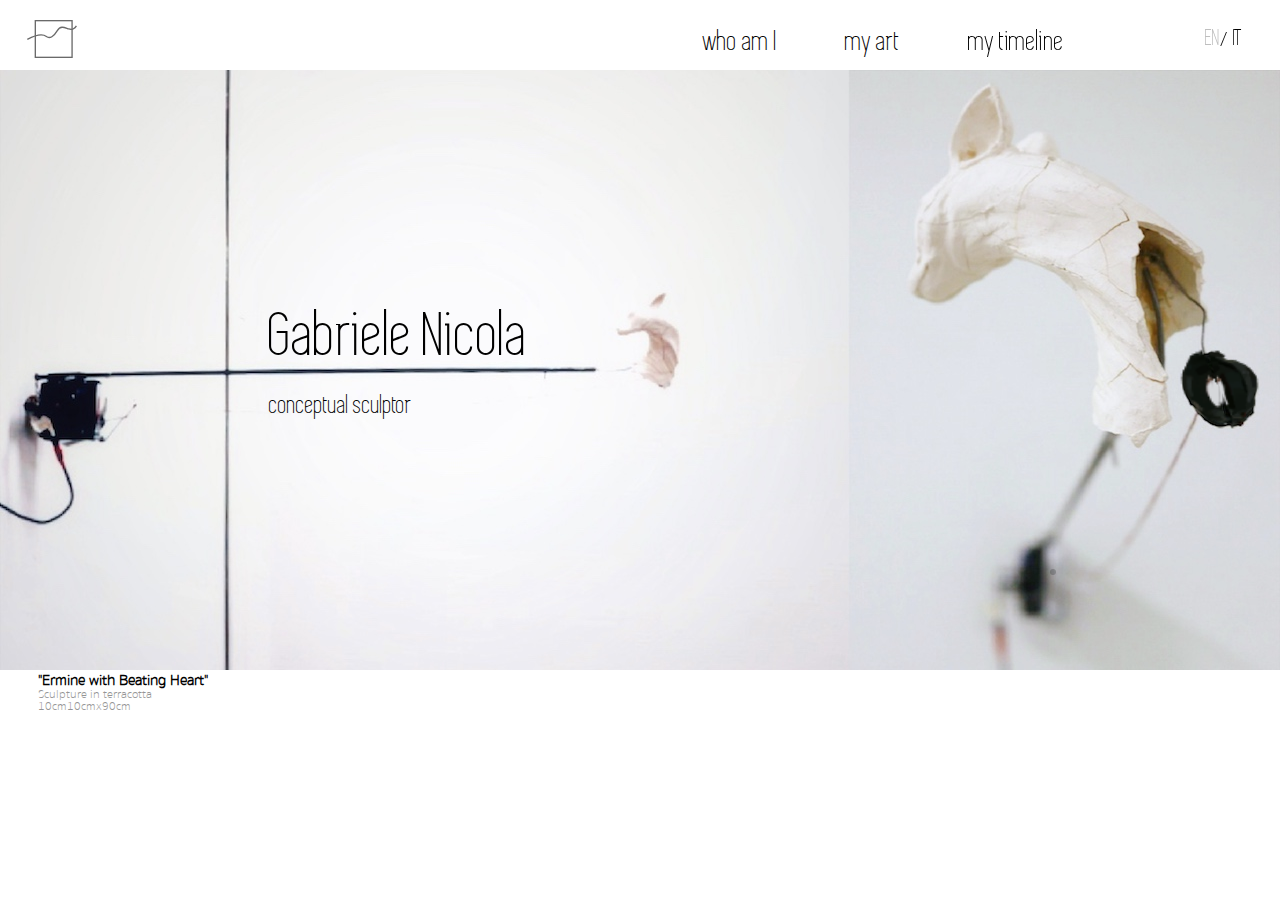
==== index.html @ bc9011ee "LINKED: new portfolio page linked on all other pages" ====
<!DOCTYPE html>
<html lang="en">
<head>
    <meta charset="utf-8">
    <meta name="keywords" content="">
    <meta name="description" content="Gabriele Nicola is a young italian sculpture, who is experimenting by pushing the boundaries of conceptual sculpture">

    <meta name="viewport" content="width=device-width, initial-scale=1.0">
    <title>Gabriele Nicola | Conceptual Sculptor</title>
    <link rel="stylesheet" href="style.css">
</head>

<body id="homepage">
    <header> <span class="lan"><button class="enSet lanactive">EN</button>/ <button class="itSet">IT</button></span><a id="navHome" href="index.html?lang=en"><img src="images/logo.svg" alt="logo" class="logo"></a>

        <!-- cannot use this svg we need to make one-->
        <img class="burger" src="images/menu.svg" alt="burger">
        <div class="navMenu closeNav">

            <nav>
                <a id="navArtist" href="artist.html?lang=en"><span class="eng">who am I</span><span class="ita hide">chi sono</span></a>
                <a id="navArt" href="portfolio.html?lang=en"><span class="eng">my art</span><span class="ita hide">la mia arte</span></a>
                <div class="timeline">
                    <a id="navTimeline" class="timelineNav" href="timeline.html?lang=en"><span class="eng">my timeline</span><span class="ita hide">la mia cronologia</span></a>
                    <div class="subMenu closeMe">
                        <a id="navExperience" class="navA" href="timeline.html?lang=en"><span class="eng">experiences</span><span class="ita hide">esperienze</span></a>
                        <a id="navExhibition" class="navA" href="timeline.html?lang=en"><span class="eng">exhibitions</span><span class="ita hide">mostre</span></a>
                        <a id="navPress" href="timeline.html?lang=en"><span class="eng">press coverage</span><span class="ita hide">stampa</span></a>
                        <a id="navAll" href="timeline.html?lang=en"><span class="eng">all</span><span class="ita hide">tutti</span></a>
                    </div>
                </div>



            </nav>
        </div>
    </header>

    <div class="background">
        <h1>Gabriele Nicola</h1>
        <h2 class="sculptor ita hide">scultore concettuale</h2>
        <h2 class="sculptor eng">conceptual sculptor</h2>
        <img class="homepage" src="images/homepage.jpg" alt="Ermine with beating heart, conceptual sculpture by gabriele nicole">
        <img class="heart1" src="images/heart1.png" alt="part of the heart image">
        <img class="heart2" src="images/heart2.png" alt="part of the heart image">
        <div class="el-dot"></div>
        <div class="captionHome">
        <h4><span class="eng">"Ermine with Beating Heart"</span><span class="ita hide">"Ermellino con Cuore Pulsante"</span></h4>
        <p><span class="ita hide">Scultura in terracotta</span><span class="eng">Sculpture in terracotta</span></p>
        <p>10cm10cmx90cm</p>
        </div>
    </div>

    <script src="https://ajax.googleapis.com/ajax/libs/jquery/3.1.0/jquery.min.js"></script>
    <script src="script.js"></script>
</body>
</html>
---- style.css ----
/*general settings*/

* {
    margin: 0;
    padding: 0;
}

@font-face {
    font-family: Simplifica;
    src: url(fonts/simplifica-typeface.ttf);
}

@font-face {
    font-family: Sukhumvit;
    src: url(fonts/SukhumvitSet-Thin.ttf);
}

@font-face {
    font-family: Sukhumvit-Bold;
    src: url(fonts/SukhumvitSet-Bold.ttf);
}

body {
    position: relative;
}

.hide {
    display: none;
}

.lanactive {
    color: #BFBFBF;
}

button.lanactive:hover {
    text-decoration: none;
}

.active {
    text-decoration: underline;
}

.thumbNails {
    display: none;
}

.desktopOnly {
    display: none;
}

.tabletOnly {display: none;}
button {
    cursor: pointer;
    border: none;
    background: white;
    font-family: Simplifica, sans-serif;
}

button:hover,
a:hover {
    text-decoration: underline;
}



body {
    width: 100%;
    overflow-x: hidden;
    font-family: Sukhumvit, sans-serif;
    position: relative;
}

p {
    font-family: Sukhumvit, sans-serif;
    color: #959494;
}

footer div.desktopFooter {
    display: none;
}

footer {
    width: 100%;
    font-size: 13px;
    text-align: center;
    bottom: -200px;
}

div.footer {
    display: flex;
    align-items: center;
    justify-content: center;
}

.copy {
    padding-right: 2vw;
}

footer img {
    width: 30px;
    padding: .5em;
    cursor: pointer;
}

footer img:nth-child(3) {
    width: 34px;
    opacity: .4;

}

.linkedin {
    opacity: .4;
}

.desktop {
    display: none;

}

body:not(#homepage) {
    background: linear-gradient(to bottom, #ffffff 0%, #f0f2f5 30%, #ffffff 100%);
    max-width: 100%;
}

/*we are using the mobile-first approach, which means that from here on the code is for the mobile, and the specifications for desktop are gonna be contained in the media query*/

a {
    color: black;
    text-decoration: none;
}

h1,
h2,
h3,
h4,
a {
    font-family: Simplifica;
}

a.no-styling {
    font-family: Sukhumvit, sans-serif;
}

span {
    font-weight: inherit;
    font-size: inherit;
}

h2 {
    font-weight: 100;
    font-size: 28px;

}

h4 {
    font-size: 19px;
}

.background {
    background: url(images/homepage-mobile.jpg) fixed center no-repeat;
    background-size: contain;
    width: 100%;
    height: calc(180vw - 170px); /* based on screen ratio and height of navi + footer */
    position: absolute;
    top: 70px;


}

.background h1 {
    font-size: 63px;
    font-weight: 200;
    width: 100vw;
    position: absolute;
    bottom: 200px;
    left: 5%;
}

.background h2 {
    position: absolute;
    bottom: 160px;
    left: 5%;

}

img.homepage, img.heart1, img.heart2, img.el-dot {
    display: none;
}



/*header*/

header {
    background: white;
    position: fixed;
    top: 0;
    width: 100%;
    height: 70px;
    z-index: 20;
}

.logo {
    width: 50px;
    float: right;
    padding: 1em 4.5%;
}


/*navigation*/

.burger {
    width: 25px;
    padding: 25px 1em 0 5%;
}

.navMenu {
    width: 100%;
    height: 0vh;
    position: relative;
    overflow: hidden;
    background-color: white;
    z-index: 10;

}

nav {
    position: absolute;

}

nav a {
    color: black;
    text-decoration: none;
    display: block;
    padding-left: 5vw;
    padding-bottom: .6em;
    font-size: 30px;


}

.lan {
    float: right;
    position: fixed;
    top: 26px;
    right: 100px;
    z-index: 20;
}

.lan button {
    font-size: 18px;
    font-weight: 100;

}

.closeNav {
    animation: closeNav .3s forwards ease;
}

.openNav {
    animation: openNav .3s forwards ease;
}

@keyframes closeNav {
    from {
        height: 43vh;
    }
    to {
        height: 0vh;
        margin-top: -30%;
    }
}

@keyframes openNav {
    to {
        height: 50vh;
    }
}

.timeline {
    position: relative;
}

.subMenu {
    position: absolute;
    left: 5%;
    width: 100%;
}

.subMenu:hover {
    height: 50vh;
}

.subMenu a {
    font-size: 26px;
}

/*home*/

.captionHome {
    position: absolute;
    bottom: -60px;
    left: 2vw;
    font-family: Sukhumvit, sans-serif;
}

div.captionHome h4 {
    font-family: Sukhumvit, sans-serif;
    font-size: 14px;

}

.captionHome p {
    color: #959595;
    font-size: 10px;

}

/*the art*/

main {
    margin-top: 90px;
    padding-bottom: 5vw;
}

section {
    height: 70vh;
    padding: 0 5%;
    margin: 0;
}

section h1 span {
    padding-bottom: .25em;
    font-size: 30px;
    text-transform: capitalize;
}

section h4 {
    padding-bottom: 1em;

}

section p {
    padding-bottom: 1em;
    padding-top: 1em;
}

section span {
    font-size: 18px
}

div.more {
    float: right;
    margin: 10px;
    align-items: center;
    display: flex;
    font-size: 20px;
}

.more img {
    margin-left: 1vw;
}

.more:hover {
    text-decoration: underline;
}

.arrow {
    width: 10px
}

.gallery div.mainImg {
    position: relative;
    width: 100%;
    height: 40vh;
    overflow: hidden;
}

div.mainImg img {
    position: absolute;
    top: 0;
    left: 0;
    right: 0;
    bottom: 0;
    margin: auto;
}

img.sculpture {
    max-width: 90vw;
    padding-bottom: .7em
}

div.centerMe {
    padding-top: 5vh;
    padding-left: 28vw;
    display: block;
}

h4.dimension {color:#959494;}
.centerMe img {
    max-width: 35vw;
}

/*subpage*/

button.inquire {
    border: 1px #959494 solid;
    border-radius: 2px;
    padding: 1vh;
    font-size: 20px;
    width: 20vw;
    color: #959494;
    font-family: Simplifica, sans-serif;
    margin-bottom: 2.5vh;
    background: transparent;

}

.gallery {
    position: relative;
    min-height: 40vh;
}

section.subPageS {
    height: auto;
}

/*modal*/

aside {
    background-color: white;
    position: fixed;
    left: 9vw;
    width: 70vw;
    height: 70vh;
    padding: 5vw;
    opacity:0;
    border: solid #bbbbbb 1px;
    z-index: 30;
    box-shadow: 10px 10px 10px rgba(255, 255, 255, .1);

}

.hideModal {
    animation: hideModal .5s forwards ease;
}

.showModal {
    animation: showModal .5s forwards ease;
}

@keyframes hideModal {

    to {
        top: -200vh;
    }
}

@keyframes showModal {
    from {
        top: -200vh;
        opacity:1;

    }
    to {
        top: 12vh;
    }
}

.quote {
    margin-top: 25px;
    font-family: Simplifica, sans-serif;
    font-size: 24px;
    font-weight: 100;
    padding-bottom: 2vh;
}

.personalMex {
    font-family: Sukhumvit-Bold;
    font-weight: 100;
    font-size: 15px;
    color: #959494;

}

.closeMe , .closeMeSlide{
    position: absolute;
    top: 40px;
    left: 30px;
    cursor: pointer;
}

form {
    margin-left: 3vw;
}

input {
    width: 60vw;
    height: 2.3em;
    margin-bottom: 1em;
}

input.message {
    height: 27vw;
}

button.submit {
    border: 1px black solid;
    padding: 1vh;
    font-size: 20px;
    color: #959494;
    font-family: Simplifica, sans-serif;
    margin-bottom: 2vh;
    float: right;

}

/*artist*/

.mobileArtist {
    background-image: url(images/gabriele-nicola-artists_boulevard-world-genius.jpg);
    background-size: contain;
    background-repeat: no-repeat;
    height: 100vw;
    max-height: 768px;
    width: 100%;
    position: relative;
}

.mobileArtist img {
    width: 15px;
    padding-left: 5%;
}
.mail img {
    width: 13px;
}
.loc img {
    opacity: .8;
}

.mobileArtist img.play {
    width: 50px;
    position: absolute;
    top: 230px;
}

.loc p,
.mail p {
    display: inline;
    font-size: 14px;
}

.mobileArtist div {
    padding-bottom: .5em;
}

.mobileArtist div:nth-child(1) {
    padding-top: 120px;
}

div.caption {
    padding-bottom: 2em;
    padding-left: 5%;
    padding-top: .5em;
    position: absolute;
    top: 79vw;
}

.caption p {
    font-size: 13px;
}

.aboutContent {
    padding-top: 2vh;
}

.aboutContent p,
.aboutContent span {
    padding: 5%;
    padding-top: 1vw;
}

h1.gn {
    position: absolute;
    top: 79px;
    padding-left: 5%;
    font-weight: 100;
    font-size: 28px;
}

h2.contactMeDesktop span {
    display: none;
}

/*timeline*/

div.line {
    background: black;
    width: 1.5px;
    position: absolute;
    left: 5vw;
}

.menu div,
.menu div div,
.menu h2 {
    display: inline;
}

.link img {
    max-width: 14px;
}

div.menu {
    width: 100%;
    display: grid;
    grid-template-columns: repeat(2, 1fr);
    grid-gap: 4%;
    position: fixed;
    top: 70px;
    padding: 30px 0 0 4%;
}

.menu div {
    position: relative;
    margin-bottom: 20px;
}

div.menuDot {
    width: 16px;
    height: 16px;
    border-radius: 100%;
    position: absolute;
    top: 5px;
}

.menu div h2 {
    margin-left: 40px;
}

main.timeline {
    padding-left: 5vw;
    margin-top: 270px;
}

article {
    padding-left: 6vw;
    position: relative;
    margin-bottom: 60px;
}

.dot {
    position: absolute;
    left: -7px;
    top: -2px; /* to cover the top of the black line */
    width: 14px;
    height: 14px;
    border-radius: 100%;
    z-index: 10;
}

.linkIcon {
    max-width: 20px;
}

.greyDot {
    background: #E3E3E3;
}

.yellowDot {

    background: #EEDCC0;


}

.brownDot {

    background: #A8977C;

}

.blackDot {

    background: black;

}

article h4,
.year {
    font-size: 16px;
    font-family: Sukhumvit, sans-serif;
}

article h3 {
    font-family: Sukhumvit-Bold;
    font-weight: 100;
    color: #959494;
}


div.menu.fixMe {
    background: white;
    z-index: 19;  /* should be below the main manu, but on top of other things */
}

@media screen and (min-width:768px) {
    .background {
        background-size: cover;
        height: calc(100vh - 100px);
    }
    main {
        position: relative;
    }

    .desktop {
        display: block;
    }

    .tabletOnly {
        display:block;
    }

    /*header*/
    .burger {
        display: none;
    }
    .logo {
        width: 40px;
        position: absolute;
        padding: .1em;
        right: 4vw;
        z-index: 15;
        top: 17px
    }

    .lan button {
        font-size: 20px;
    }

    .lan {
        top: 3.2vh;
        right: 11vw;
        font-size: 20px;

    }


    /*navigation*/
    nav a {
        display: inline;
        font-size: 29px;
    }

    nav {
        right: 75px;
        top: 25px;
        overflow: visible;
    }

    div.navMenu {
        padding-top: 1em;
        padding-bottom: 1em;
        width: 86vw;
        text-align: left;
        overflow: visible;
    }

    @keyframes closeNav {

        to {
            height: 30px;
        }
    }
    .timeline {
        display: inline;
    }

    .subMenu {
        background-color: white;
        height: 0px;
        width: 200px;
        z-index: 30;
        left: 3vw;
        top: 33px;
        overflow: hidden;

    }

    .subMenu a {
        padding-left: 20px;
        padding-top: .3em;
        display: block;
    }

    .openMe {
        animation: openMe .5s forwards ease;
    }

    .closeMe {
        animation: closeMe .5s forwards ease;
    }

    @keyframes openMe {
        to {
            height: 200px;

        }
    }

    @keyframes closeMe {
        to {
            height: 0px;

        }
    }


    /*the art*/
    .aboutContent,
    .desktopOnly {
        display: inline-block;
        max-width: 40%;
        float: right;
    }

    .aboutContent {
        max-width: 40%;
    }

    div.more {
        display: none;
    }

    section {
        display: block;
        overflow: auto;
        position: relative;
        width: 100%;
        height: 76vh;
        padding-top: 1vw;
        padding: 0;
    }

    section h1 {
        padding-bottom: .25em;
        font-size: 30px;
    }
    section h3 {
        font-size: 23px;
        font-weight: 100;

    }
    section h4 {
        padding-bottom: .25em;
    }

    section p {
        padding-bottom: 1em;
    }

    section span {
        font-size: 18px;
    }

    .desktopOnly {
        height: 66vh;
        position: relative;
    }

    button.inquire {
        position: absolute;
        bottom: 0;
        font-family: Simplifica;
        font-size: 25px;
        width: 8vw;
        margin-bottom: 0;

    }

    div.mainImg img {
        position: absolute;
        top: 0;
        right: 0;
        left: 0;
        bottom: 0;
        margin: 0;
        max-width: 95%;
    }

    img.sculpture{
                    padding-bottom:0px;

    }

    .gallery div.mainImg {
        display: inline-block;
        position: relative;
        margin: auto;
        width: 59%;
        cursor:pointer;
    }


    .gallery {
        display: inline;
        position: relative;
    }
    div.thumbNails {
        width: 95%;
        margin-top: 20px;
        position: relative;
    }
    div.thumbImg {
        padding-right: 1%;
        display: inline-block;
        position: relative;
        overflow: hidden;
        text-align: center;
        height: 10vh;
        width: 19%;

    }

    div.thumbImg:nth-child(1) {
        margin-left: 0;
    }

    .thumbImg img {
        cursor:pointer;
        max-width: 11vw;
        position: absolute;
        top: 0;
        right: 0;
        left: 0;
        bottom: 0;
        display: inline;
    }

    div.thumbNails {
        position: absolute;
        display: block;
        top: 20px;

    }

    div.centerMe {
        position: absolute;
        bottom: 20px;
        width: 35vw;
        text-align: center;
    }

    .centerMe img {
        max-width: 10vw;
    }

    .desktopOnly p {
        padding: .1vh;

    }
    h3.con {padding-top: 2vh;}

    .concept {
        max-height: 30vh;
        overflow: scroll;
        cursor: s-resize;
    }
    /*modal*/
    aside {
        background-color: white;
        position: fixed;
        left: 15vw;
        width: 60vw;
        height: 50vh;
        display: grid;
        padding: 5vw;
        border: solid black 1px;
        grid-template-columns: repeat(2, 1fr);
        grid-gap: 4em;
        z-index: 30;
        opacity:0;
    }

    .hideModal {
        animation: hideModal .5s forwards ease;
    }

    .showModal {
        animation: showModal .5s forwards ease;
    }

    @keyframes hideModal {
        from {
            top: 20vh;
        }
        to {
            top: -200vh;
        }
    }
    @keyframes showModal {
        from {
            top: -200vh;

        }
        to {
            top: 20vh;
            opacity: 1;
        }
    }

    .quote {
        font-family: Simplifica, sans-serif;
        font-size: 25px;
        font-weight: 100;
        padding-bottom: 2vh;
    }

    .personalMex {
        font-family: Sukhumvit-Bold;
        font-weight: 100;
        color: #959494;

    }

    .closeMe {
        position: absolute;
        top: 10px;
        left: 20px;
        cursor: pointer;
    }
    input {
        width: 30vw;
        height: 2em;
        margin-bottom: 1em;
    }

    input.message {
        height: 15vw;
    }

    button.submit {
        border: 1px black solid;
        padding: 1vh;
        font-size: 20px;
        color: #959494;
        font-family: Sukhumvit, sans-serif;
        margin-bottom: 2.5vh;

    }
    /*slideshow*/
    div.slideshow {
        position: relative;
        z-index: 40;
        display: block;
        width: 90vw;
        background: white;
        height: 60vh;
        position: fixed;
        left: 5vw;
        border:solid black 1px;

    }

    div.slideshow img.arrowSlide {
        max-width: 20px;
        position: absolute;
        top:160px;
        padding:5vw;
    }

    div.slideshow img.slideshowPic {
        max-width: 60vw;

    }

    div.slideshow img.bckBtn {
        transform: rotateY(180deg);
            cursor:pointer;
    }

    img.frwBtn {
        right:0;
        cursor:pointer;

    }

    .openSlideshow {
        animation:openSlideshow .5s forwards ease;
    }

    .closeSlideshow {
        animation: closeSlideshow .5s forwards ease;
    }

    @keyframes openSlideshow{
        from {
            top:-200vh;
        }
        to {top:15vh;}
    }
    @keyframes closeSlideshow{

        to {top:-200vh;}

    }


    /*the artist*/
    .mobileArtist {
        display: none;
    }


    img.sculpture.desktop {
        width: 80%;
        display: inline;
        margin: 0 90px; /* temporary solution */
    }

    .aboutContent {
        display: inline;
        padding-top: 40px;
    }

    .aboutContent span {
        padding: 0
    }

    .aboutContent h1 {
        position: static;
        font-size: 38px;
        padding: 0;

    }
    .aboutContent p {
        padding: .5em 0 0 0;
    }

    .aboutContent h2 {
        padding: 1.2em 0 0 0;
    }


    img.play {
        width: 8vw;
        position: absolute;
        top: -20vh;
        left: 16vw;
    }

    .artistImgDesktop {
        position: absolute;
        left: 0;
        display: inline;
        width: 60%;
    }

    div.desktop.icon img {
        max-width: 20px;
        height: 20px;
    }
    div.desktop img,
    div.desktop.icon p {
        display: inline;
    }
    /*timeline*/
    div.line {
        left: 50vw;
        top: 0vh;
    }

    .menu div:hover {
        text-decoration-line: underline;
    }

    main.timeline {
        display: block;
        margin-top: 35vh;
    }

    article {
        width: 45vw;
    }

    article.right {
        margin-left: 129vw;
        animation: slideLeft .5s ease forwards;
    }

    article.left {
        margin-left: -130vh;
        text-align: right;
        animation: slideRight .5s ease forwards;
    }

    article.left .dot {
        left: 57.267vw;
    }

    @keyframes slideLeft {
        to {
            margin-left: 45.3vw;

        }
    }

    @keyframes slideRight {
        to {
            margin-left: -13vw;

        }
    }


}

@media screen and (min-width: 800px) {
    body {
        position: relative;
    }
    main {
        padding: 0 9%;
    }
    /* homepage */
    .background {
        background: #ffffff;
        width: 100%;
        height: 51vw;  /* temporary solution */
        position: relative;
        top: 70px;
/*        width: 95vw;
        height: 80vh;
        top: 10vh; */
    }
    img.homepage, img.heart1, img.heart2, img.el-dot {
        display: inherit;
    }
    img.homepage {
        width: 100%;
    }
    .background h1 {
        font-size: 5vw; /* temporary solution */
        top: 18vw;
        left: 21vw;
        text-align: left;
    }
    .background h2 {
        font-size: 2vw;
        top: 25vw;
        left: 21vw;
    }
    .captionHome {
        bottom: .5vw;
        left: 3%;
    }
    div.captionHome h4 {
        font-size: 15px;
    }
    .captionHome p {
        font-size: 12px;
        margin-top: -7px;
    }
    /* animation on homepage */
    .el-dot {
        position: absolute;
        top: 39vw;
        right: 17.5vw;
        width: 6px;
        height: 6px;
        background-color: black;
        border-radius: 3px;
        animation: el-dot 1.2s -.6s ease-in infinite;
        opacity: .2;
    }
    @keyframes el-dot {
        15% {
            transform: translate(4vw, 1vw) scale(.5);
            opacity: .1;
        }
        100% {
            transform: translate(10.9vw, -11.9vw) scale(.9);
            opacity: .6;
        }
    }
    .heart1 {
        position: absolute;
        right: .85vw;
        top: 21.3vw;
        width: 6vw;
        animation: heart-beat1 1.2s -.6s cubic-bezier(0.79,-0.04, 0.67, 1.52) infinite;
    }
    @keyframes heart-beat1 {
        50% {
            transform: scale(.85);
        }
        100% {
            transform: scale(1);
        }
    }
    .heart2 {
        position: absolute;
        right: 2.3vw;
        top: 21.2vw;
        width: 7vw;
        animation: heart-beat2 1.2s .6s cubic-bezier(0.79,-0.04, 0.67, 1.52) infinite;
    }
    @keyframes heart-beat2 {
        50% {
            transform: scale(1.17) translate(.1vw, .35vw);
        }
        100% {
            transform: scale(1);
        }
    }

    /*header*/
    .logo {
        width: 50px;
        position: absolute;
        left: 2%;
        z-index: 15;
        top: 18px
    }

    /* navigation */
    div.navMenu {
        padding-top: 1em;
        padding-bottom: 1em;
        width: 100%;
        position:absolute;
        right: 11%; /* temperory solution */
        text-align: left;
        overflow: visible;
        padding-right: 5%;
    }
    .lan {
        right: 3%;
        top: 23px;
    }

    .lan button {
        font-size: 23px;
    }
    .lan {
        padding-left: .37em
    }

    .subMenu a {
        padding-left: 2vw;
        padding-top: .3em;
        display: block;
    }

    /*footer*/
    footer div.desktopFooter {
        display: flex;
        padding-left: 2em;
    }

    footer {
        display: flex;
        align-content: center;
        text-align: left;
        max-height: 40px;
        padding-left: 6%;
        position: fixed;
        bottom: 0;
        background: rgba(255,255,255,.4);
    }

    .footerIcons {
        display: flex;
        align-content: center;
    }


    /*the art*/
    .desktopOnly {
        position: relative;
        height: 33.1vw;
    }

    section {
        overflow: auto;
        min-height: 93vh;
        position: relative;
    }

    section h1 {
        padding-bottom: .25em;
        font-size: 30px;
        margin-left: 60%;
        margin-top: 20px;
    }

    section h3 {
        font-size: 23px;

    }
    section h4 {
        padding-bottom: .25em;
        margin-left: 60%;
        font-size: 13px;
    }

    section p {
        padding-bottom: 1.5em;
    }

    section span {
        font-size: 23px;
    }
    span.width, span.height, span.length {
        font-size: 15px;
    }
    .gallery div.mainImg {
        height: 63vh;
        max-height: 470px;
        position: relative;
        top: -60px;
    }

    img.sculpture {
        max-width: 95%;
        padding: 0 0 0 0px;
    }

    .thumbNails img {
        max-width: 9vw;
    }

    div.thumbNails {
        float: left;
        margin: 0;
    }
    .desktopOnly {
        height: 63vh;
        position: relative;
        top: 30px;
    }


    button.inquire {
        position: absolute;
        bottom: 0;
        font-family: Simplifica;
        width: 30%;
        margin-bottom: 0;
    }

    .pi {
        left: calc(45% + 90px);
    }
    .fb {
        left: calc(45% + 40px);
    }
    .SoMeIcon {
        height: 42px;
        position: absolute;
        bottom: 0;
        opacity: .2;
    }


    .centerMe img {
        max-width: 10vw;
    }

    button.inquire {
        position: absolute;
        bottom: 0px;
    }

    .share {
        position: absolute;
        bottom: 9px;
        left: 45%;
        font-family: Simplifica, sans-serif;
        color: #888;
    }

    /* artist */
    div.caption {
        top: 100%;
        left: 90px;
        padding-left: 0;
    }
    img.play {
        width: 7%;
        position: absolute;
        top: 50%;
        left: 26%;
    }
    .aboutContent {
        padding: 0 0 0 20px;
    }
    .aboutContent>* {
        width: 100%;
    }
    /*timeline*/
    div.line {
        position: fixed;
        top: 150px;
        left: 40%;
        height: calc(100vh - 190px);
    }
    div.menu {
        grid-template-columns: repeat(4, 1fr);
        width: 100%;
        justify-content: space-around;
        left: 0;

        background: white;
        z-index: 11;
    }

    article {
        width: 34vw;

    }

    main.timeline {
        margin-top: 200px;
        padding-left: 0;
    }

    article.left {
        padding-left: 0;
        text-align: right;
        padding-right: 6vw;
    }
    article.left .dot {
        left: 38.17vw;
    }

    article.right .dot {
        left: 1.5vw;
    }

    @keyframes slideLeft {
        to {
            margin-left: 38.1vw;

        }
    }

    @keyframes slideRight {
        to {
            margin-left: 1.5vw;

        }
    }

    /*slideshow*/
    div.slideshow {

        width: 70vw;
        height: 80vh;
        left: 15vw;

    }

    div.slideshow img.arrowSlide {
        max-width: 25px;
        top:200px;
    }

    div.slideshow img.slideshowPic {
        max-width: 60vw;
    }


}

@media screen and (min-width: 1561px) {
    body {
        width: 1440px;
        margin-left: calc(50vw - 720px);
    }
    .desktopOnly {
        height: 430px;
    }
}
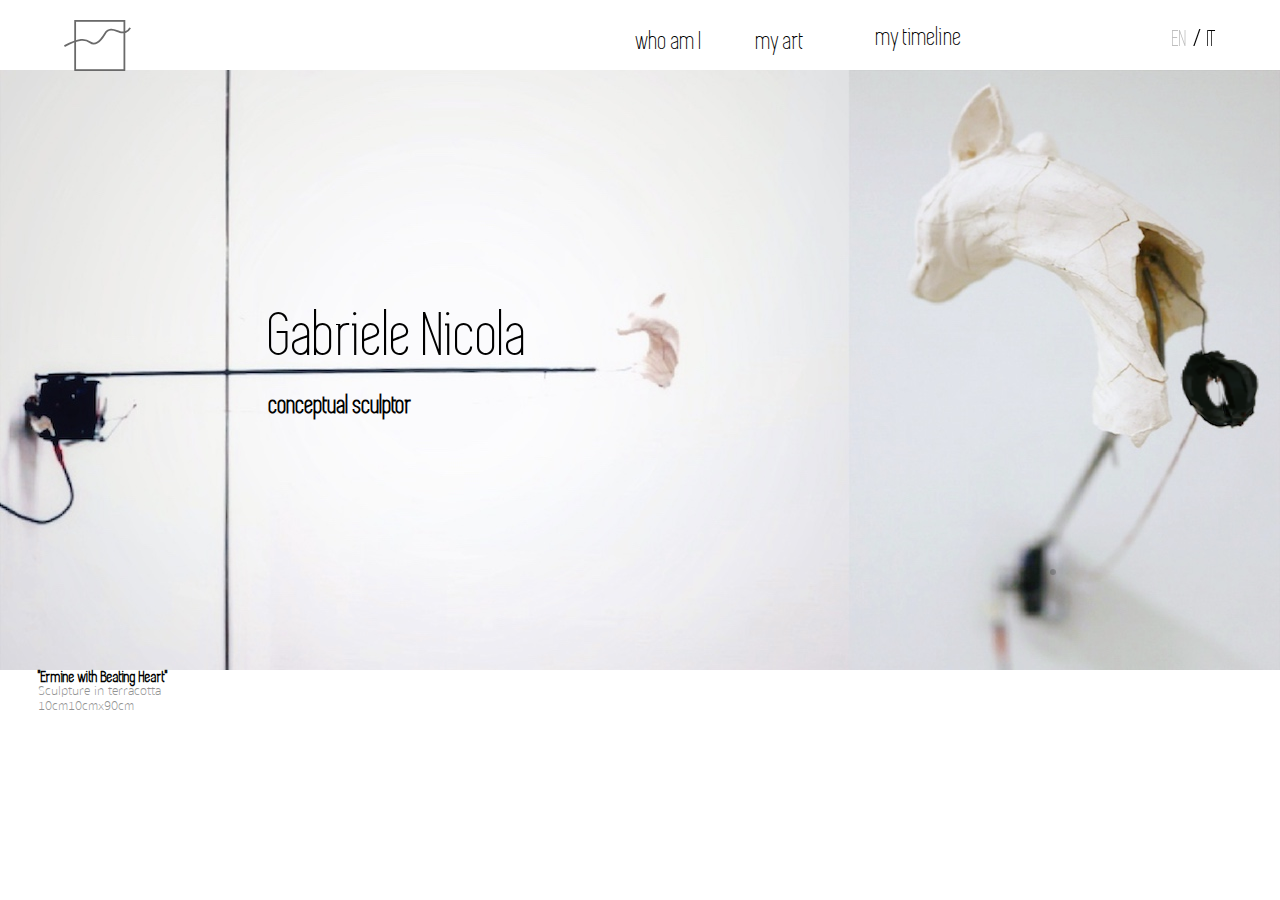
==== commit ed8c4831: "ADDED: keywords" ====
--- a/index.html
+++ b/index.html
@@ -2,38 +2,36 @@
 <html lang="en">
 <head>
     <meta charset="utf-8">
-    <meta name="keywords" content="">
+    <meta name="keywords" content="Gabriele Nicola sculptor, Conceptual, Sculpture, original art, art, artworks, gabriele nicola art, emerging art, design, inspiration, design inspiration, contemporary artist, contemporary art, creativity, originality, italian sculptor, italian art, Europe, exhibitions,
+art gallery, visionary, understanding art, quality, sculpture shapes, art illlusion,  international exhibitions, performance">
     <meta name="description" content="Gabriele Nicola is a young italian sculpture, who is experimenting by pushing the boundaries of conceptual sculpture">
 
     <meta name="viewport" content="width=device-width, initial-scale=1.0">
     <title>Gabriele Nicola | Conceptual Sculptor</title>
-    <link rel="stylesheet" href="style.css">
+    <link rel="stylesheet" href="homepage.css">
+    <link rel="stylesheet" href="main.css">
 </head>
 
 <body id="homepage">
-    <header> <span class="lan"><button class="enSet lanactive">EN</button>/ <button class="itSet">IT</button></span><a id="navHome" href="index.html?lang=en"><img src="images/logo.svg" alt="logo" class="logo"></a>
+    <header>
+        <a id="navHome" href="index.html"><img src="images/logo.svg" alt="logo" class="logo"></a>
 
         <!-- cannot use this svg we need to make one-->
-        <img class="burger" src="images/menu.svg" alt="burger">
-        <div class="navMenu closeNav">
-
-            <nav>
-                <a id="navArtist" href="artist.html?lang=en"><span class="eng">who am I</span><span class="ita hide">chi sono</span></a>
-                <a id="navArt" href="portfolio.html?lang=en"><span class="eng">my art</span><span class="ita hide">la mia arte</span></a>
-                <div class="timeline">
-                    <a id="navTimeline" class="timelineNav" href="timeline.html?lang=en"><span class="eng">my timeline</span><span class="ita hide">la mia cronologia</span></a>
-                    <div class="subMenu closeMe">
-                        <a id="navExperience" class="navA" href="timeline.html?lang=en"><span class="eng">experiences</span><span class="ita hide">esperienze</span></a>
-                        <a id="navExhibition" class="navA" href="timeline.html?lang=en"><span class="eng">exhibitions</span><span class="ita hide">mostre</span></a>
-                        <a id="navPress" href="timeline.html?lang=en"><span class="eng">press coverage</span><span class="ita hide">stampa</span></a>
-                        <a id="navAll" href="timeline.html?lang=en"><span class="eng">all</span><span class="ita hide">tutti</span></a>
-                    </div>
+        <nav class="navMenu">
+            <img class="burger" src="images/menu.svg" alt="burger">
+            <a id="navArtist" href="about.html"><span class="eng">who am I</span><span class="ita hide">chi sono</span></a>
+            <a  id="navArt" href="portfolio.html"><span class="eng">my art</span><span class="ita hide">la mia arte</span></a>
+            <div class="timeline">
+                <a id="navTimeline" class="timelineNav" href="timeline.html"><span class="eng">my timeline</span><span class="ita hide">la mia cronologia</span></a>
+                <div class="subMenu">
+                    <a id="navExperience" href="timeline.html"><span class="eng">experiences</span><span class="ita hide">esperienze</span></a>
+                    <a id="navExhibition" href="timeline.html"><span class="eng">exhibitions</span><span class="ita hide">mostre</span></a>
+                    <a id="navPress" href="timeline.html"><span class="eng">press coverage</span><span class="ita hide">stampa</span></a>
+                    <a id="navAll" href="timeline.html"><span class="eng">all</span><span class="ita hide">tutti</span></a>
                 </div>
-
-
-
-            </nav>
-        </div>
+            </div>
+            <span class="lan"><button class="enSet lanactive">EN</button> / <button class="itSet">IT</button></span>
+        </nav>
     </header>
 
     <div class="background">
@@ -52,6 +50,7 @@
     </div>
 
     <script src="https://ajax.googleapis.com/ajax/libs/jquery/3.1.0/jquery.min.js"></script>
+    <script src="main.js"></script>
     <script src="script.js"></script>
 </body>
 </html>
--- a/homepage.css
+++ b/homepage.css
@@ -0,0 +1,130 @@
+.background {
+    background: url(images/homepage-mobile.jpg) fixed center no-repeat;
+    background-size: contain;
+    width: 100%;
+    height: calc(180vw - 170px); /* based on screen ratio and height of navi + footer */
+    position: absolute;
+    top: 70px;
+
+
+}
+
+.background h1 {
+    font-size: 63px;
+    font-weight: 200;
+    width: 100vw;
+    position: absolute;
+    bottom: 200px;
+    left: 5%;
+}
+
+.background h2 {
+    position: absolute;
+    bottom: 160px;
+    left: 5%;
+
+}
+
+img.homepage, img.heart1, img.heart2, img.el-dot {
+    display: none;
+}
+
+.captionHome {
+    position: absolute;
+}
+@media screen and (min-width: 800px){
+
+    /* homepage */
+    .background {
+        background: #ffffff;
+        width: 100%;
+        height: 51vw;  /* temporary solution */
+        position: relative;
+        top: 70px;
+/*        width: 95vw;
+        height: 80vh;
+        top: 10vh; */
+    }
+    img.homepage, img.heart1, img.heart2, img.el-dot {
+        display: inherit;
+    }
+    img.homepage {
+        width: 100%;
+    }
+    .background h1 {
+        font-size: 5vw; /* temporary solution */
+        top: 18vw;
+        left: 21vw;
+        text-align: left;
+    }
+    .background h2 {
+        font-size: 2vw;
+        top: 25vw;
+        left: 21vw;
+    }
+    .captionHome {
+        bottom: .5vw;
+        left: 3%;
+    }
+    div.captionHome h4 {
+        font-size: 17px;
+    }
+    .captionHome p {
+        font-size: 13px;
+        margin-top: -5px;
+        color: var(--medium-grey);
+    }
+    /* animation on homepage */
+    .el-dot {
+        position: absolute;
+        top: 39vw;
+        right: 17.5vw;
+        width: 6px;
+        height: 6px;
+        background-color: black;
+        border-radius: 3px;
+        animation: el-dot 1.2s -.6s ease-in infinite;
+        opacity: .2;
+    }
+    @keyframes el-dot {
+        15% {
+            transform: translate(4vw, 1vw) scale(.5);
+            opacity: .1;
+        }
+        100% {
+            transform: translate(10.9vw, -11.9vw) scale(.9);
+            opacity: .6;
+        }
+    }
+    .heart1 {
+        position: absolute;
+        right: .85vw;
+        top: 21.3vw;
+        width: 6vw;
+        animation: heart-beat1 1.2s -.6s cubic-bezier(0.79,-0.04, 0.67, 1.52) infinite;
+    }
+    @keyframes heart-beat1 {
+        50% {
+            transform: scale(.85);
+        }
+        100% {
+            transform: scale(1);
+        }
+    }
+    .heart2 {
+        position: absolute;
+        right: 2.3vw;
+        top: 21.2vw;
+        width: 7vw;
+        animation: heart-beat2 1.2s .6s cubic-bezier(0.79,-0.04, 0.67, 1.52) infinite;
+    }
+    @keyframes heart-beat2 {
+        50% {
+            transform: scale(1.17) translate(.1vw, .35vw);
+        }
+        100% {
+            transform: scale(1);
+        }
+    }
+
+}
--- a/main.css
+++ b/main.css
@@ -0,0 +1,237 @@
+* {
+    padding: 0;
+    margin: 0;
+    box-sizing: border-box;
+}
+:root {
+    --light-grey: #BFBFBF;
+    --medium-grey: #919191;
+    --dark-grey: #333;
+    --yellow: #eedcc0;
+    --brown: #a8977c;
+}
+
+@font-face {
+    font-family: Simplifica;
+    src: url(fonts/simplifica-typeface.ttf);
+}
+
+@font-face {
+    font-family: Sukhumvit-thin;
+    src: url(fonts/SukhumvitSet-Thin.ttf);
+}
+@font-face {
+    font-family: Sukhumvit-text;
+    src: url(fonts/SukhumvitSet-Text.ttf);
+}
+@font-face {
+    font-family: Sukhumvit-Bold;
+    src: url(fonts/SukhumvitSet-Bold.ttf);
+}
+
+/* basic elements */
+body:not(#homepage) {
+    background: linear-gradient(to bottom, #ffffff 0%, #f0f2f5 30%, #ffffff 100%);
+    max-width: 100%;
+    position: relative;
+}
+a {
+    text-decoration: none;
+}
+h1,
+h2,
+h3,
+h4,
+a,
+button {
+    font-family: Simplifica;
+    color: black;
+}
+a:not(.no-styling):hover{
+    text-decoration: underline;
+}
+a.no-styling {
+    font-family: Sukhumvit-thin, sans-serif;
+}
+h1 {
+    font-size: 63px;
+}
+h2 {
+    font-size: 29px;
+}
+h3 {
+    font-size: 23px;
+}
+h4 {
+    font-size: 19px;
+}
+p {
+    font-family: Sukhumvit-thin, sans-serif;
+    font-size: 16px;
+}
+button {
+    border: none;
+    background: transparent;
+}
+/* elements on all pages */
+header {
+    background: white;
+    position: fixed;
+    top: 0;
+    width: 100%;
+    height: 70px;
+    z-index: 20;
+    padding: 0 5vw;
+}
+footer {
+    width: 100%;
+}
+
+/*navigation*/
+.burger {
+    width: 25px;
+}
+header>* {
+    position: fixed;
+}
+a#navHome {
+    right: 5vw;
+    top: 20px;
+}
+.logo {
+    width: 67px;
+    left: calc(100vw - 70px);
+}
+.lan {
+    z-index: 20;
+    position: fixed;
+    right: calc(5vw + 100px);
+    top: 25px;
+}
+
+.lan button {
+    font-size: 23px;
+    cursor: pointer;
+}
+.navMenu {
+    background: white;
+    padding: 26px;
+    position: relative;
+    left: -30px;
+    height: 70px;
+    width: 60vw;
+    max-width: 400px;
+    overflow: hidden;
+}
+.navMenu.expanded {
+    animation: openNav .3s forwards ease;
+}
+@keyframes openNav {
+    to {
+        height: 550px;
+    }
+}
+nav>* {
+    display: block;
+    font-size: 26px;
+    margin-bottom: 30px;
+}
+.subMenu {
+    padding: 40px;
+}
+.subMenu a {
+    display: block;
+    margin-bottom: 20px;
+}
+@keyframes drop-down {
+    to {
+        height: 300px;
+    }
+}
+.hide {
+    display: none;
+}
+.lanactive {
+    color: var(--light-grey);
+}
+/* footer */
+footer {
+    height: 70px;
+    position: absolute;
+    bottom: -130px;
+    font-family: Sukhumvit-thin, sans-serif;
+    font-size: 13px;
+}
+footer img {
+    width: 30px;
+    margin: 0 7px;
+    position: relative;
+    bottom: -7px;
+}
+footer>div {
+    width: 100vw;
+    text-align: center;
+    margin: 0 auto;
+}
+.linkedin {
+    opacity: .3;
+}
+
+@media screen and (min-width: 768px){
+    /* footer */
+    footer {
+        height: 70px;
+        position: absolute;
+        bottom: -100px;
+    }
+    footer>div {
+        display: inline-block;
+        width: auto;
+        text-align: left;
+        margin: 0 6.5vw;
+    }
+}
+
+@media screen and (min-width: 1024px){
+    header {
+        overflow: hidden;
+    }
+    .burger {
+        display: none;
+    }
+    a#navHome {
+        left: 5vw;
+        width: 100px;
+    }
+    .navMenu {
+        width: 55vw;
+        margin-left: 45vw;
+        display: grid;
+        grid-template-columns: 15ch 15ch 20ch;
+        overflow: visible;
+    }
+    .timeline {
+        position: relative;
+        top: -4px; /* text inside div, not aligned as others */
+        height: 70px;
+        overflow: visible;
+    }
+    .timeline:hover {
+        height: 300px;
+    }
+    .subMenu {
+        height: 0;
+        overflow: hidden;
+        width: 200px;
+    }
+    .subMenu.drop-down {
+        background: white;
+        position: relative;
+        left: -40px;
+        animation: drop-down .3s forwards ease;
+    }
+    .lan {
+        top: 23px;
+        right: 5vw;
+    }
+}
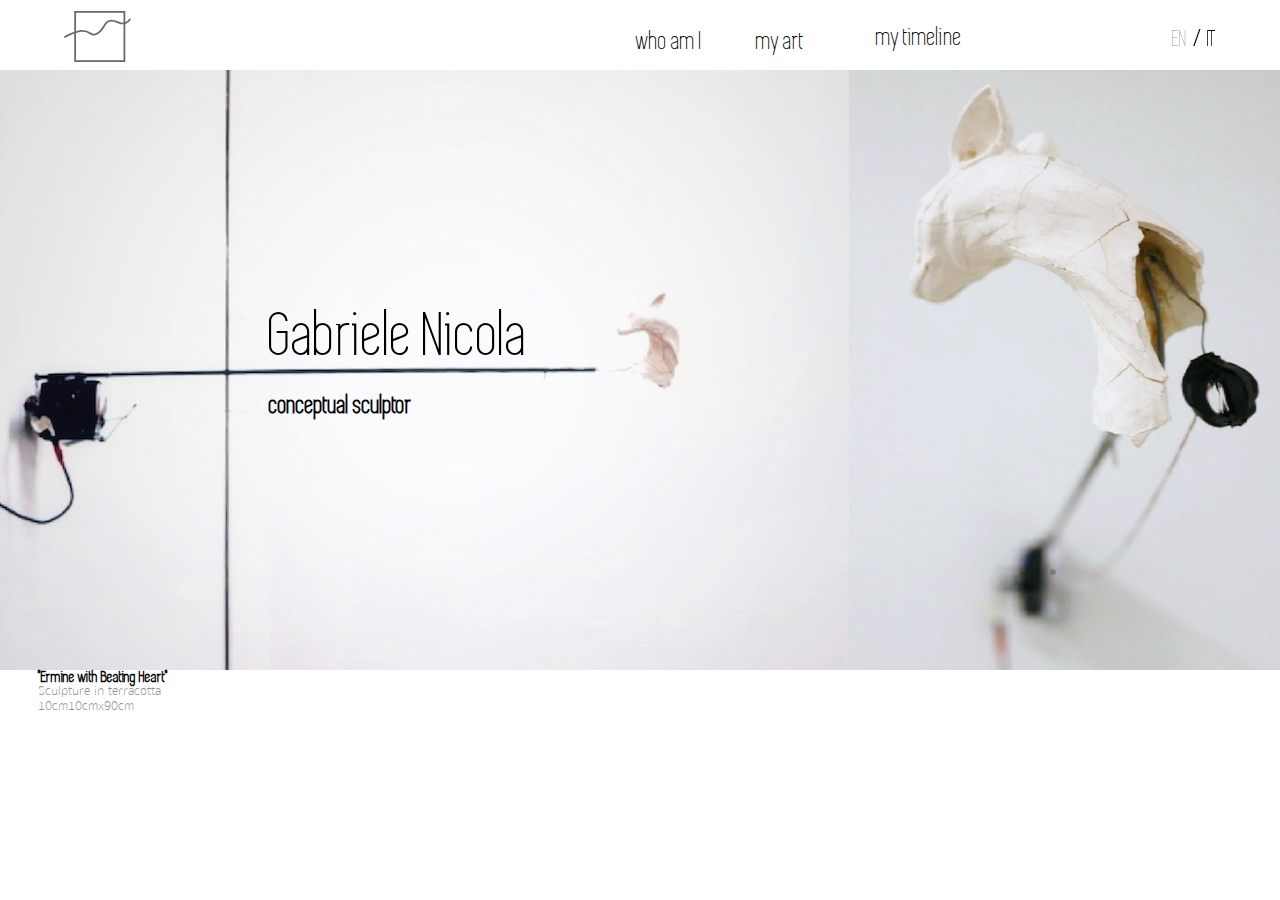
==== commit a6047296: "ADDED: favicon. CHANGED: heart beat" ====
--- a/index.html
+++ b/index.html
@@ -7,6 +7,7 @@
     <meta name="description" content="Gabriele Nicola is a young italian sculpture, who is experimenting by pushing the boundaries of conceptual sculpture">
 
     <meta name="viewport" content="width=device-width, initial-scale=1.0">
+    <link rel="shortcut icon" href="favicon.ico" type="image/png" href="images/favicon.png">
     <title>Gabriele Nicola | Conceptual Sculptor</title>
     <link rel="stylesheet" href="homepage.css">
     <link rel="stylesheet" href="main.css">
@@ -15,8 +16,6 @@
 <body id="homepage">
     <header>
         <a id="navHome" href="index.html"><img src="images/logo.svg" alt="logo" class="logo"></a>
-
-        <!-- cannot use this svg we need to make one-->
         <nav class="navMenu">
             <img class="burger" src="images/menu.svg" alt="burger">
             <a id="navArtist" href="about.html"><span class="eng">who am I</span><span class="ita hide">chi sono</span></a>
--- a/homepage.css
+++ b/homepage.css
@@ -1,16 +1,15 @@
 .background {
-    background: url(images/homepage-mobile.jpg) fixed center no-repeat;
+    background: url(images/homepage-mobile.jpg) left center no-repeat;
     background-size: contain;
-    width: 100%;
-    height: calc(180vw - 170px); /* based on screen ratio and height of navi + footer */
-    position: absolute;
-    top: 70px;
-
-
+    width: 100vw;
+    height: calc(140vw + 50px);
+    position: relative;
+    top: 40px;
+    /*height: calc(180vw - 170px);  based on screen ratio and height of navi + footer */
 }
 
 .background h1 {
-    font-size: 63px;
+    font-size: 11vw;
     font-weight: 200;
     width: 100vw;
     position: absolute;
@@ -22,15 +21,76 @@
     position: absolute;
     bottom: 160px;
     left: 5%;
-
+    font-size: 6vw;
 }
 
-img.homepage, img.heart1, img.heart2, img.el-dot {
+img.homepage {
     display: none;
 }
 
+.heart1 {
+    position: absolute;
+    right: 2vw;
+    top: 72vw;
+    width: 16vw;
+    max-width: 90px;
+    animation: heart-beat1 1.2s .05s cubic-bezier(0.79,-0.04, 0.67, 1.52) infinite;
+}
+    @keyframes heart-beat1 {
+        50% {
+            transform: scale(.85);
+        }
+        100% {
+            transform: scale(1);
+        }
+    }
+.heart2 {
+    position: absolute;
+    right: 4.5vw;
+    top: 70vw;
+    width: 23vw;
+    max-width: 140px;
+    animation: heart-beat2 1.2s .6s cubic-bezier(0.79,-0.04, 0.67, 1.52) infinite;
+}
+    @keyframes heart-beat2 {
+        50% {
+            transform: scale(1.1, .9) translate(.2vw, .25vw);
+        }
+        100% {
+            transform: scale(1);
+        }
+    }
+
+    /* animation on homepage */
+    .el-dot {
+        position: absolute;
+        top: 127vw;
+        right: 44.5vw;
+        width: 4px;
+        height: 4px;
+        background-color: black;
+        border-radius: 3px;
+        animation: el-dot 1.2s ease-in infinite;
+        opacity: .2;
+    }
+    @keyframes el-dot {
+        15% {
+            transform: translate(4vw, 0vw) scale(.5);
+            opacity: .1;
+        }
+        100% {
+            transform: translate(26.9vw, -41.9vw) scale(.9);
+            opacity: .6;
+        }
+    }
+
 .captionHome {
     position: absolute;
+    bottom: -75px;
+    left: 5%;
+}
+.captionHome p {
+    font-size: 13px;
 }
 @media screen and (min-width: 800px){
 
@@ -83,7 +143,7 @@
         height: 6px;
         background-color: black;
         border-radius: 3px;
-        animation: el-dot 1.2s -.6s ease-in infinite;
+        animation: el-dot 1.2s 0s ease-in infinite;
         opacity: .2;
     }
     @keyframes el-dot {
@@ -97,34 +157,26 @@
         }
     }
     .heart1 {
-        position: absolute;
-        right: .85vw;
-        top: 21.3vw;
+        right: .8vw;
+        top: 21.8vw;
         width: 6vw;
-        animation: heart-beat1 1.2s -.6s cubic-bezier(0.79,-0.04, 0.67, 1.52) infinite;
+
     }
-    @keyframes heart-beat1 {
+    .heart2 {
+        right: 2.3vw;
+        top: 21.7vw;
+        width: 7vw;
+
+    }
+    /*
+    animation: heart-beat1 1.2s -.6s cubic-bezier(0.79,-0.04, 0.67, 1.52) infinite;
+    animation: heart-beat1 1.2s -.6s cubic-bezier(0.79,-0.04, 0.67, 1.52) infinite;
+    @keyframes heart-beat2 {
         50% {
-            transform: scale(.85);
+            transform: scale(1.16) translate(.05vw, .35vw);
         }
         100% {
             transform: scale(1);
         }
-    }
-    .heart2 {
-        position: absolute;
-        right: 2.3vw;
-        top: 21.2vw;
-        width: 7vw;
-        animation: heart-beat2 1.2s .6s cubic-bezier(0.79,-0.04, 0.67, 1.52) infinite;
-    }
-    @keyframes heart-beat2 {
-        50% {
-            transform: scale(1.17) translate(.1vw, .35vw);
-        }
-        100% {
-            transform: scale(1);
-        }
-    }
-
+    }*/
 }
--- a/main.css
+++ b/main.css
@@ -96,7 +96,7 @@
 }
 a#navHome {
     right: 5vw;
-    top: 20px;
+    top: 11px;
 }
 .logo {
     width: 67px;
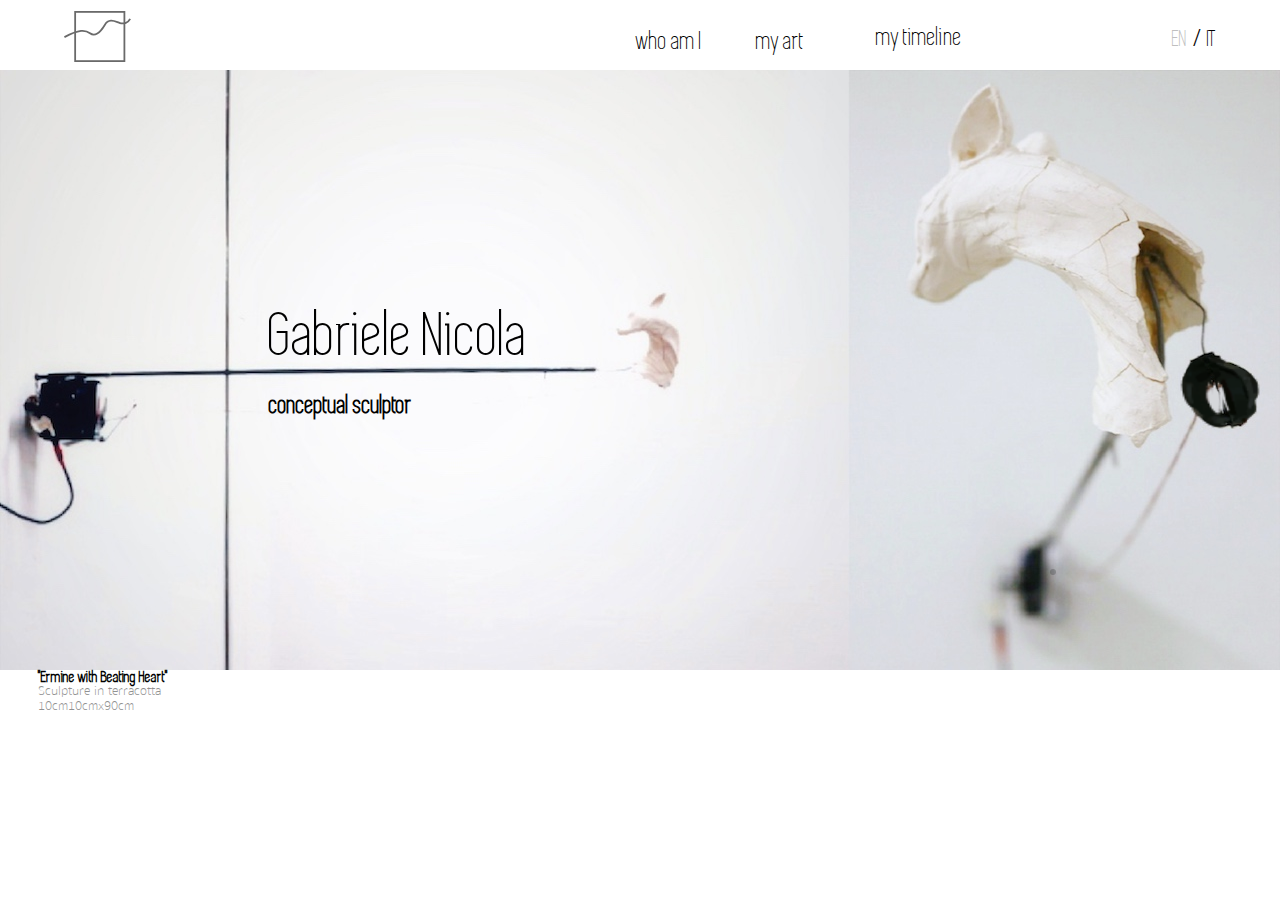
==== commit 9383f1b7: "SHOW to chiara" ====
--- a/index.html
+++ b/index.html
@@ -7,7 +7,7 @@
     <meta name="description" content="Gabriele Nicola is a young italian sculpture, who is experimenting by pushing the boundaries of conceptual sculpture">
 
     <meta name="viewport" content="width=device-width, initial-scale=1.0">
-    <link rel="shortcut icon" href="favicon.ico" type="image/png" href="images/favicon.png">
+    <link rel="shortcut icon" href="images/favicon.png" type="image/png">
     <title>Gabriele Nicola | Conceptual Sculptor</title>
     <link rel="stylesheet" href="homepage.css">
     <link rel="stylesheet" href="main.css">
@@ -16,7 +16,7 @@
 <body id="homepage">
     <header>
         <a id="navHome" href="index.html"><img src="images/logo.svg" alt="logo" class="logo"></a>
-        <nav class="navMenu">
+        <nav class="navMenu collapse">
             <img class="burger" src="images/menu.svg" alt="burger">
             <a id="navArtist" href="about.html"><span class="eng">who am I</span><span class="ita hide">chi sono</span></a>
             <a  id="navArt" href="portfolio.html"><span class="eng">my art</span><span class="ita hide">la mia arte</span></a>
--- a/homepage.css
+++ b/homepage.css
@@ -11,7 +11,6 @@
 .background h1 {
     font-size: 11vw;
     font-weight: 200;
-    width: 100vw;
     position: absolute;
     bottom: 200px;
     left: 5%;
--- a/main.css
+++ b/main.css
@@ -67,7 +67,7 @@
 }
 p {
     font-family: Sukhumvit-thin, sans-serif;
-    font-size: 16px;
+    font-size: 15px;
 }
 button {
     border: none;
@@ -86,7 +86,9 @@
 footer {
     width: 100%;
 }
-
+.desktopFooter {
+    display: none;
+}
 /*navigation*/
 .burger {
     width: 25px;
@@ -184,6 +186,10 @@
         position: absolute;
         bottom: -100px;
     }
+    .desktopFooter {
+        display: inherit;
+    }
+
     footer>div {
         display: inline-block;
         width: auto;
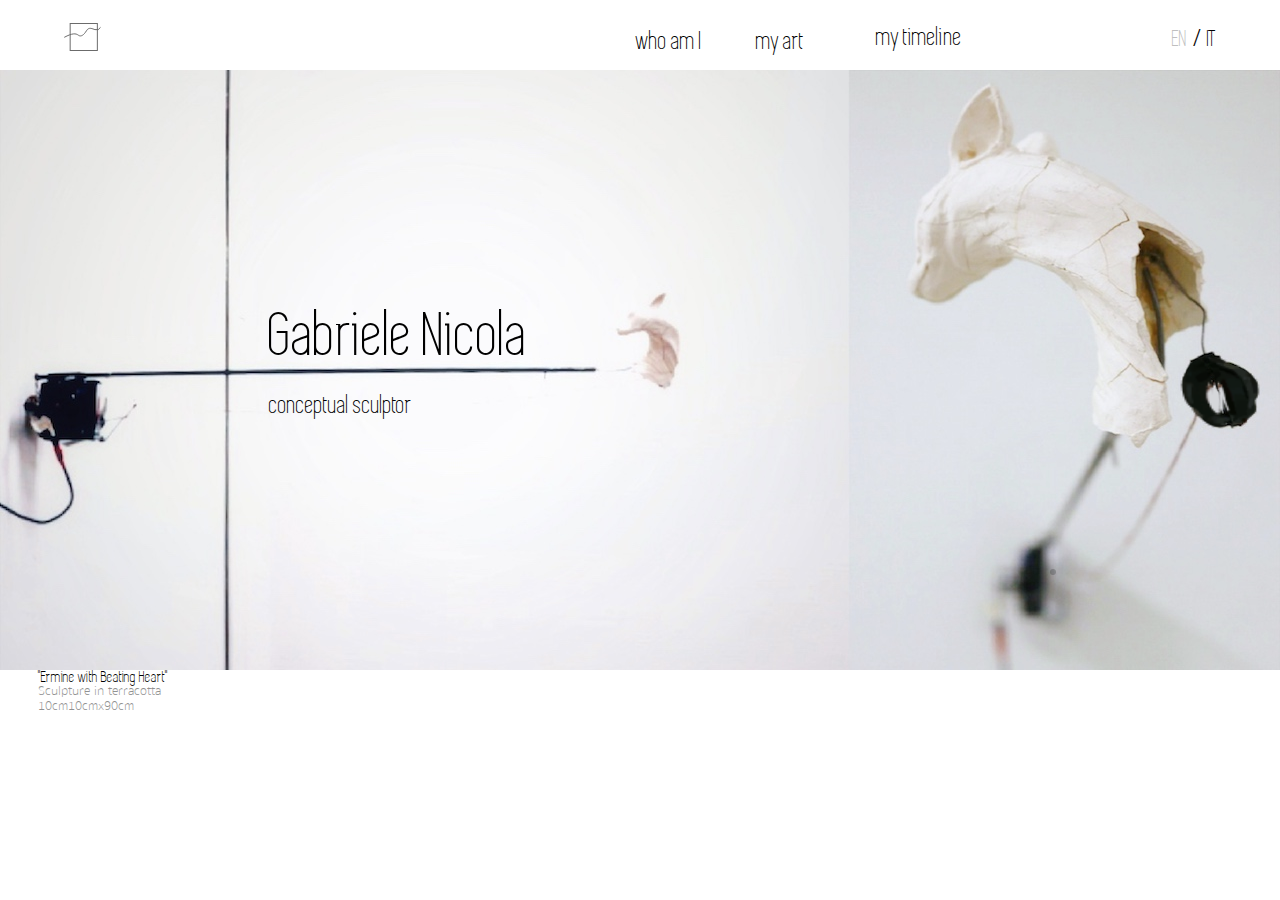
==== commit ba741c42: "loader" ====
--- a/index.html
+++ b/index.html
@@ -14,6 +14,29 @@
 </head>
 
 <body id="homepage">
+   <div class="loader">
+   <svg id="Layer_1" data-name="Layer 1" xmlns="http://www.w3.org/2000/svg" viewBox="0 0 258.43 198.51">
+  <defs>
+    <style>
+      .cls-1, .cls-2 {
+        fill: none;
+      }
+
+      .cls-2 {
+        stroke: #4d4d4d;
+        stroke-width: 4px;
+      }
+    </style>
+  </defs>
+  <title>loader</title>
+  <g id="square">
+    <rect class="cls-1" x="30" width="198.51" height="198.51"/>
+    <path class="cls-2" d="M276.51,87.5" transform="translate(-50 -35)"/>
+    <polyline class="cls-2" points="226.51 52.5 226.51 196.51 32 196.51 32 2 226.51 2 226.51 48"/>
+  </g>
+  <path id="line" class="cls-2" d="M51,138.65c57.36-30.72,81.34-29.05,99.46-15.2s38.67-1.13,56.77-31.26,42.73-13,59.79-8.39,33.25-2.44,39.66-15.94" transform="translate(-50 -35)"/>
+</svg>
+</div>
     <header>
         <a id="navHome" href="index.html"><img src="images/logo.svg" alt="logo" class="logo"></a>
         <nav class="navMenu collapse">
@@ -51,5 +74,12 @@
     <script src="https://ajax.googleapis.com/ajax/libs/jquery/3.1.0/jquery.min.js"></script>
     <script src="main.js"></script>
     <script src="script.js"></script>
+    <script>
+    //loader
+let myLoader = document.querySelector(".loader");
+window.addEventListener("load", hideSpinner)
+function hideSpinner(){
+myLoader.classList.add("hide");}
+    </script>
 </body>
 </html>
--- a/homepage.css
+++ b/homepage.css
@@ -91,7 +91,7 @@
 .captionHome p {
     font-size: 13px;
 }
-@media screen and (min-width: 800px){
+@media screen and (min-width: 1024px){
 
     /* homepage */
     .background {
--- a/main.css
+++ b/main.css
@@ -11,6 +11,11 @@
     --brown: #a8977c;
 }
 
+::-webkit-scrollbar {
+    display: none;
+}
+
+
 @font-face {
     font-family: Simplifica;
     src: url(fonts/simplifica-typeface.ttf);
@@ -27,6 +32,43 @@
 @font-face {
     font-family: Sukhumvit-Bold;
     src: url(fonts/SukhumvitSet-Bold.ttf);
+}
+/* loader */
+.loader{
+            z-index: 5;
+            position: relative;
+            background-color: #eeeeee;
+            width: 100vw;
+            height: 100vh;
+        }
+svg {
+    position: absolute;
+    left: 0;
+    right: 0;
+    top:0;
+    bottom: 0;
+    margin: auto;
+  width: 10em;
+}
+rect, polyline, path {
+  stroke-dasharray: 1000;
+  stroke-dashoffset: 1000;
+  animation: draw 1.5s forwards ease-in-out infinite;
+}
+
+@keyframes draw {
+  0% {
+    stroke-dashoffset: 1000;
+  }
+  50%{
+     stroke-dashoffset: 0;
+  }
+  99.9%{
+    stroke-dashoffset: 1000;
+  }
+  100%{
+   stroke-dashoffset: 0;
+  }
 }
 
 /* basic elements */
@@ -46,6 +88,7 @@
 button {
     font-family: Simplifica;
     color: black;
+    font-weight: 100;
 }
 a:not(.no-styling):hover{
     text-decoration: underline;
@@ -67,7 +110,7 @@
 }
 p {
     font-family: Sukhumvit-thin, sans-serif;
-    font-size: 15px;
+    font-size: 16px;
 }
 button {
     border: none;
@@ -98,11 +141,12 @@
 }
 a#navHome {
     right: 5vw;
-    top: 11px;
+    top: 23px;
 }
 .logo {
-    width: 67px;
+    width: 37px;
     left: calc(100vw - 70px);
+
 }
 .lan {
     z-index: 20;
